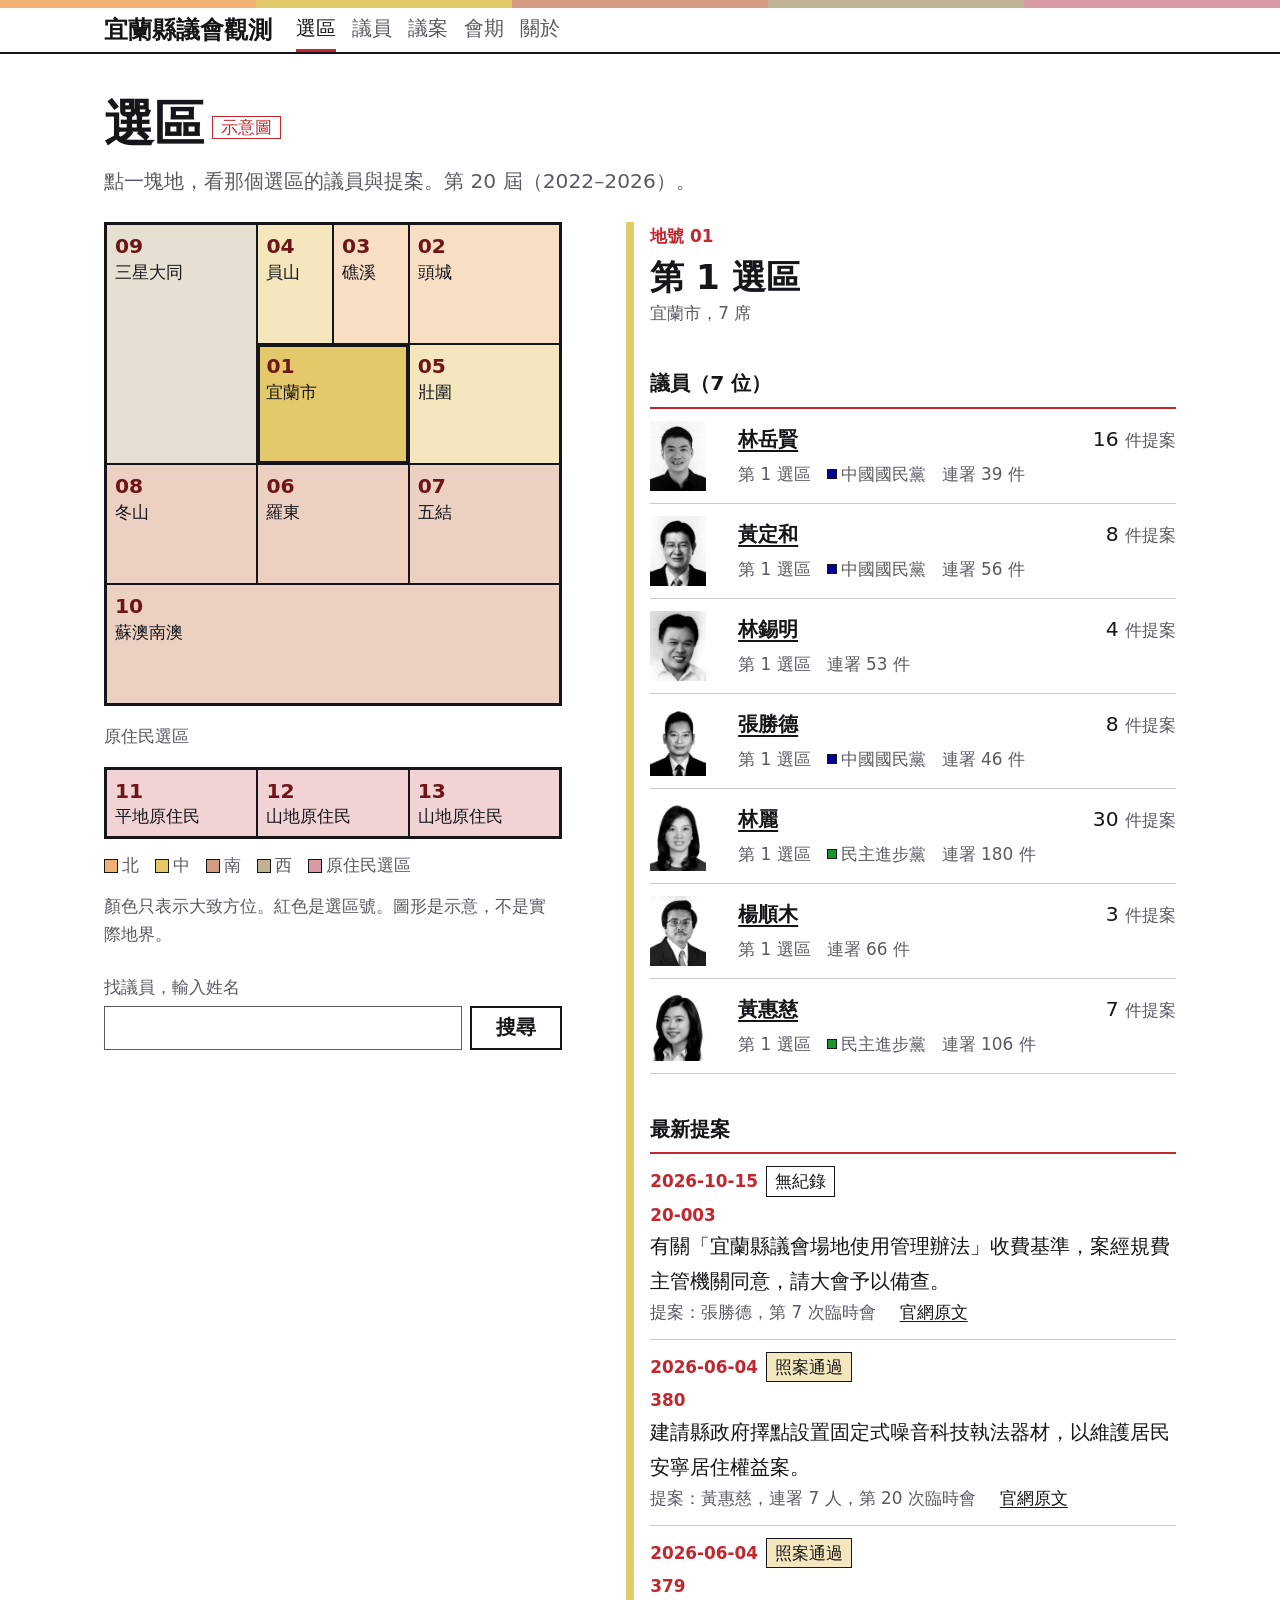
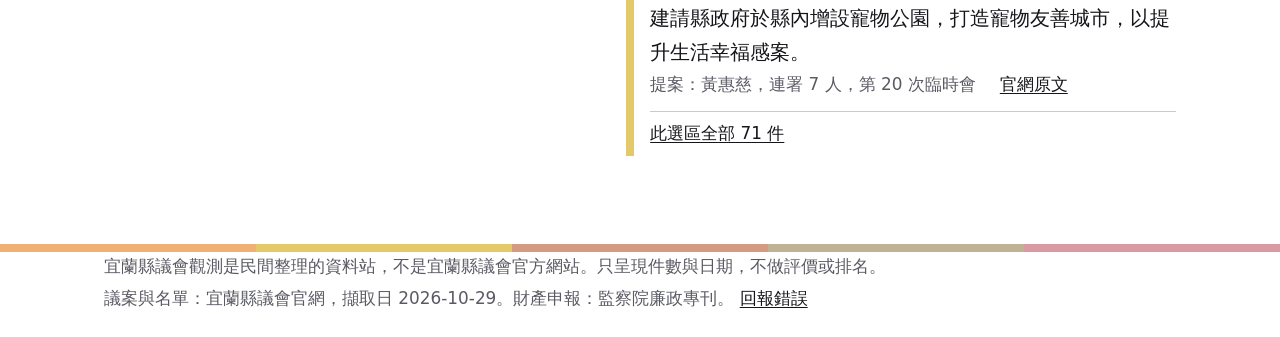
==== index.html @ 468e860f "Publish site" ====
<!doctype html>
<html lang="zh-Hant">
<head>
  <meta charset="utf-8">
  <meta name="viewport" content="width=device-width, initial-scale=1, viewport-fit=cover">
  <title>宜蘭縣議會觀測</title>
  <meta name="description" content="宜蘭縣議會第 20 屆議員與議員提案的公開紀錄，每筆附官網原文連結。民間整理，非官方網站。">
  <meta name="theme-color" content="#ffffff">
  <meta property="og:type" content="website">
  <meta property="og:title" content="宜蘭縣議會觀測">
  <meta property="og:description" content="宜蘭縣議會第 20 屆議員、議案與財產申報的公開紀錄，每筆附官方原文連結。">
  <meta property="og:image" content="https://tachikoma8964.github.io/yilan-council-watch/og.png">
  <meta property="og:url" content="https://tachikoma8964.github.io/yilan-council-watch/">
  <meta name="twitter:card" content="summary_large_image">
  <link rel="icon" href="data:,">
  <link rel="preload" href="data/data.json" as="fetch" crossorigin>
  <link rel="stylesheet" href="css/site.css?v=12">
  <script src="js/app.js?v=12" defer></script>
</head>
<body>
  <a class="skip" href="#main">跳到主要內容</a>
  <div class="band" aria-hidden="true"><i></i><i></i><i></i><i></i><i></i></div>
  <header class="top">
    <div class="wrap bar">
      <a class="brand" href="#/">宜蘭縣議會觀測</a>
      <nav class="nav" aria-label="主選單">
        <a href="#/" data-nav="home">選區</a>
        <a href="#/members" data-nav="members">議員</a>
        <a href="#/bills" data-nav="bills">議案</a>
        <a href="#/sessions" data-nav="sessions">會期</a>
        <a href="#/about" data-nav="about">關於</a>
      </nav>
    </div>
  </header>
  <main id="main" class="wrap" tabindex="-1">
    <p class="loading">載入中</p>
    <noscript><p>這個網站需要開啟 JavaScript 才能顯示資料。</p></noscript>
  </main>
  <footer class="foot">
    <div class="band" aria-hidden="true"><i></i><i></i><i></i><i></i><i></i></div>
    <div class="wrap">
      <p>宜蘭縣議會觀測是民間整理的資料站，不是宜蘭縣議會官方網站。只呈現件數與日期，不做評價或排名。</p>
      <p id="foot-meta"></p>
    </div>
  </footer>
</body>
</html>
---- css/site.css ----
:root {
  --font: -apple-system, BlinkMacSystemFont, "PingFang TC", "Noto Sans TC", "Microsoft JhengHei", system-ui, sans-serif;
  --bg: #ffffff;
  --ink: #15151a;
  --muted: #5a5a64;
  --line: #c9c9d0;
  --accent: #c1272d;
  --accent-deep: #6e1519;
  --tint: #e9e4d3;

  --s1: 4px;
  --s2: 8px;
  --s3: 12px;
  --s4: 16px;
  --s5: 24px;
  --s6: 40px;
  --s7: 64px;

  --text-s: 0.9375rem;
  --text-m: 1.125rem;
  --text-l: 1.3125rem;
  --text-h2: clamp(1.5rem, 3vw, 1.9rem);
  --text-h1: clamp(1.9rem, 5vw, 2.75rem);

  --rule: 1px;
  --frame: 2px;
  --ring: 3px;
  --target: 44px;
  --control-border: #5a5a64;
  --bar-h: 10px;
  --tile-h: 120px;
  --measure: 40em;
}

/* 暖色配色。地圖與頁面避開藍色與綠色，這兩色留給政黨標示。 */
:root {
  --accent: #c1272d;
  --top-bg: #ffffff; --top-ink: #15151a; --top-muted: #5a5a64;
  --n: #f8dfc4; --n-strong: #efb274;
  --c: #f4e7bd; --c-strong: #e4c96a;
  --s: #ecd0c2; --s-strong: #d59a82;
  --w: #e6e0d2; --w-strong: #bfb394;
  --i: #f1d3d6; --i-strong: #d99aa3;
  --ok: #f4e7bd; --tint: #f4e7bd;
}

/* 政黨顏色只出現在黨籍小標。文字永遠在，顏色不是唯一的訊息。 */
:root {
  --party-ddp: #1b9431;
  --party-kmt: #000095;
  --party-tpp: #28c8c8;
  --party-npp: #fbbe01;
  --party-none: #8a8a93;
}

*, *::before, *::after { box-sizing: border-box; }
html { font-size: 112.5%; -webkit-text-size-adjust: 100%; text-size-adjust: 100%; }
body {
  margin: 0;
  background: var(--bg);
  color: var(--ink);
  font: var(--text-m)/1.7 var(--font);
  font-variant-numeric: tabular-nums;
  -webkit-font-smoothing: antialiased;
}
h1, h2, h3, p, ul, ol, dl, dd { margin: 0; padding: 0; }
ul, ol { list-style: none; }
h1 { font-size: var(--text-h1); line-height: 1.25; }
h2 { font-size: var(--text-h2); line-height: 1.3; }
a { color: var(--ink); text-underline-offset: 0.2em; }
a:hover { color: var(--accent); }
:focus-visible { outline: var(--ring) solid var(--accent); outline-offset: 2px; }
main:focus, h1:focus, h2:focus { outline: none; }

.wrap {
  width: 100%;
  max-width: 1120px;
  margin-inline: auto;
  padding-inline: max(var(--s4), env(safe-area-inset-left)) max(var(--s4), env(safe-area-inset-right));
}
@media (min-width: 720px) { .wrap { padding-inline: var(--s5); } }

.skip { position: absolute; left: var(--s4); top: -100px; padding: var(--s3) var(--s4); background: var(--ink); color: var(--bg); z-index: 10; }
.skip:focus { top: var(--s2); }
.skip:hover { color: var(--bg); }

.band { display: flex; height: 8px; }
.band i { flex: 1; }
.band i:nth-child(1) { background: var(--n-strong); }
.band i:nth-child(2) { background: var(--c-strong); }
.band i:nth-child(3) { background: var(--s-strong); }
.band i:nth-child(4) { background: var(--w-strong); }
.band i:nth-child(5) { background: var(--i-strong); }
.top { background: var(--top-bg); color: var(--top-ink); border-bottom: var(--frame) solid var(--ink); }
.bar { display: flex; flex-wrap: wrap; align-items: center; column-gap: var(--s5); }
.brand { display: inline-flex; align-items: center; min-height: var(--target); color: var(--top-ink); font-size: var(--text-l); font-weight: 700; text-decoration: none; }
.brand:hover { color: var(--top-ink); }
.nav { display: flex; flex-wrap: wrap; column-gap: var(--s4); }
.nav a { display: inline-flex; align-items: center; min-height: var(--target); color: var(--top-muted); text-decoration: none; border-bottom: 3px solid transparent; }
.nav a:hover { color: var(--top-ink); }
.nav a[aria-current] { color: var(--top-ink); border-bottom-color: var(--accent); }

main { min-height: 100vh; padding-block: var(--s6) var(--s7); }
.lede { max-width: var(--measure); margin-top: var(--s2); color: var(--muted); }
.head { margin-bottom: var(--s5); }
.mark { display: inline-block; margin-left: var(--s2); padding: 0 var(--s2); border: var(--rule) solid var(--accent); color: var(--accent); font-size: var(--text-s); font-weight: 400; vertical-align: middle; }

/* 選區地籍圖 */
.split { display: grid; gap: var(--s6); }
@media (min-width: 900px) {
  .split { grid-template-columns: minmax(0, 5fr) minmax(0, 6fr); gap: var(--s7); }
  .sticky { position: sticky; top: var(--s4); align-self: start; }
}
.sheet {
  display: grid;
  grid-template-columns: repeat(6, 1fr);
  grid-auto-rows: var(--tile-h);
  border: var(--frame) solid var(--ink);
}
.sheet.strip { grid-template-columns: repeat(3, 1fr); grid-auto-rows: auto; margin-top: var(--s4); }
.parcel {
  display: flex;
  flex-direction: column;
  justify-content: flex-start;
  padding: var(--s2);
  border: var(--rule) solid var(--ink);
  color: var(--muted);
  font-size: var(--text-s);
  line-height: 1.35;
  text-decoration: none;
  min-width: 0;
}
.parcel b { color: var(--accent-deep); font-size: var(--text-m); }
.g-n { --g: var(--n); --g-strong: var(--n-strong); }
.g-c { --g: var(--c); --g-strong: var(--c-strong); }
.g-s { --g: var(--s); --g-strong: var(--s-strong); }
.g-w { --g: var(--w); --g-strong: var(--w-strong); }
.g-i { --g: var(--i); --g-strong: var(--i-strong); }
.parcel { background: var(--g); color: var(--ink); }
.parcel:hover { background: var(--g-strong); }
.parcel[aria-current] { background: var(--g-strong); outline: 3px solid var(--ink); outline-offset: -3px; }
.strip .parcel { min-height: var(--target); }
.p9 { grid-area: 1 / 1 / 3 / 3; } .p4 { grid-area: 1 / 3 / 2 / 4; } .p3 { grid-area: 1 / 4 / 2 / 5; } .p2 { grid-area: 1 / 5 / 2 / 7; }
.p1 { grid-area: 2 / 3 / 3 / 5; } .p5 { grid-area: 2 / 5 / 3 / 7; }
.p8 { grid-area: 3 / 1 / 4 / 3; } .p6 { grid-area: 3 / 3 / 4 / 5; } .p7 { grid-area: 3 / 5 / 4 / 7; }
.p10 { grid-area: 4 / 1 / 5 / 7; }
.swatches { display: flex; flex-wrap: wrap; gap: var(--s1) var(--s4); margin-top: var(--s3); font-size: var(--text-s); color: var(--muted); }
.swatches i { display: inline-block; width: 14px; height: 14px; margin-right: var(--s1); vertical-align: -2px; background: var(--g-strong); border: var(--rule) solid var(--ink); }
.legend { margin-top: var(--s3); color: var(--muted); font-size: var(--text-s); }
.legend-group { margin-top: var(--s4); font-size: var(--text-s); color: var(--muted); }

.detail { padding-left: var(--s4); border-left: 8px solid var(--g-strong); }
.detail, .detail h2 { scroll-margin-top: calc(env(safe-area-inset-top, 0px) + var(--s7)); }
.detail .no { display: flex; justify-content: space-between; align-items: center; color: var(--accent); font-weight: 700; font-size: var(--text-s); }
.to-map { display: none; min-height: var(--target); padding: 0 var(--s3); border: var(--rule) solid var(--ink); background: var(--bg); color: var(--ink); font: var(--text-s) var(--font); cursor: pointer; }
@media (max-width: 899px) { .to-map { display: inline-flex; align-items: center; } }
.detail h2 { margin-top: var(--s1); }
.sub { color: var(--muted); font-size: var(--text-s); }
.block { margin-top: var(--s6); }
.block-title { font-size: var(--text-m); line-height: 1.5; padding-bottom: var(--s2); border-bottom: var(--frame) solid var(--accent); }
.more { display: inline-flex; align-items: center; min-height: var(--target); font-size: var(--text-s); }

/* 清單列 */
.rows > li { position: relative; display: grid; grid-template-columns: 1fr auto; column-gap: var(--s4); padding: var(--s3) 0; border-bottom: var(--rule) solid var(--line); }
.rows .name { font-weight: 700; }
.rows .name a::after { content: ""; position: absolute; inset: 0; }
.rows > li:has(.name a:hover) { background: var(--tint); box-shadow: 0 0 0 var(--s2) var(--tint); }
.bill .meta a, .foot a { display: inline-block; padding-block: var(--s2); margin-block: calc(-1 * var(--s2)); }
.rows .meta { grid-column: 1 / -1; display: flex; flex-wrap: wrap; align-items: center; gap: 0 var(--s4); color: var(--muted); font-size: var(--text-s); }
.rows .count { text-align: right; white-space: nowrap; }
.rows .count span { color: var(--muted); font-size: var(--text-s); }
.rows .no { color: var(--accent); font-weight: 700; margin-right: var(--s2); }
.rows .what { grid-column: 1 / -1; }

.rows > li.person { grid-template-columns: auto 1fr auto; align-items: center; }
.rows > li.person .face { grid-row: 1 / 3; margin-right: var(--s4); }
.rows > li.person .meta { grid-column: 2 / -1; }
.face { display: block; background: var(--tint); object-fit: cover; object-position: top; }
.face-s { width: 56px; height: 70px; }
.face-l { width: 160px; height: 200px; }
.face.none { display: grid; place-items: center; color: var(--muted); font-size: var(--text-l); font-weight: 700; }
.profile { display: flex; flex-wrap: wrap; gap: var(--s4) var(--s5); align-items: flex-start; }
.portrait { margin: 0; }
.portrait figcaption { max-width: 160px; margin-top: var(--s2); color: var(--muted); font-size: var(--text-s); }

.bill .date { color: var(--accent); font-weight: 700; font-size: var(--text-s); }
.bill .result.ok { background: var(--ok); }
.bill .result { display: inline-block; margin-left: var(--s2); padding: 0 var(--s2); border: var(--rule) solid var(--ink); color: var(--ink); font-size: var(--text-s); font-weight: 400; }
.bill .title { margin-top: var(--s1); }
.bill .meta a { margin-left: var(--s2); }
.bill .issue { color: var(--accent); font-size: var(--text-s); }

/* 表單 */
.filters { display: grid; grid-template-columns: 1fr 1fr; gap: var(--s3); margin-bottom: var(--s5); }
@media (min-width: 720px) { .filters { grid-template-columns: repeat(4, 1fr); } }
.filters .wide { grid-column: 1 / -1; }
.more-btn { display: flex; justify-content: center; align-items: center; text-decoration: none; }
@media (min-width: 720px) { .more-btn { display: inline-flex; } }
.field { display: grid; gap: var(--s1); font-size: var(--text-s); color: var(--muted); }
.field select, .field input {
  min-height: var(--target);
  padding: 0 var(--s3);
  border: var(--rule) solid var(--control-border);
  border-radius: 0;
  background: var(--bg);
  color: var(--ink);
  font: var(--text-m) var(--font);
}
.count-line { margin-bottom: var(--s3); color: var(--muted); font-size: var(--text-s); }
.btn { min-height: var(--target); padding: 0 var(--s5); border: var(--frame) solid var(--ink); background: var(--bg); color: var(--ink); font: 700 var(--text-m) var(--font); cursor: pointer; }
.btn:hover { background: var(--tint); }
.btn-row { margin-top: var(--s5); }

/* 長條 */
.bars > li { display: grid; grid-template-columns: 1fr auto; column-gap: var(--s4); padding: var(--s2) 0; }
.bars .track { grid-column: 1 / -1; height: var(--bar-h); background: var(--tint); }
.bars .fill { display: block; width: calc(var(--v) * 1%); height: 100%; background: var(--accent); }

.prose { max-width: var(--measure); }
.prose h2 { margin-top: var(--s6); }
.prose p, .prose li { margin-top: var(--s2); }
.prose ul { list-style: disc; padding-left: var(--s5); }

.foot { padding-block: var(--s5); border-top: 0; color: var(--muted); font-size: var(--text-s); }
.foot p + p { margin-top: var(--s1); }

.party { display: inline-flex; align-items: center; gap: var(--s1); }
.party::before { content: ""; width: 10px; height: 10px; background: var(--party-none); border: var(--rule) solid var(--ink); }
.party.ddp::before { background: var(--party-ddp); }
.party.kmt::before { background: var(--party-kmt); }
.party.tpp::before { background: var(--party-tpp); }
.party.npp::before { background: var(--party-npp); }

/* 互動動畫：只在使用者沒有要求減少動態時才有。 */
@media (prefers-reduced-motion: no-preference) {
  :root { --t: 160ms; --ease: cubic-bezier(0.22, 1, 0.36, 1); }
  .parcel { transition: background-color var(--t) var(--ease); }
  .parcel:active { transform: scale(0.97); }
  .detail { animation: rise 240ms var(--ease) both; }
  .bars .fill { transform-origin: left; animation: grow 480ms var(--ease) both; animation-delay: calc(var(--k, 0) * 40ms); }
  .rows > li.is-new { animation: rise 260ms var(--ease) both; animation-delay: calc(var(--k, 0) * 25ms); }
  .more, .nav a, .btn { transition: color var(--t) var(--ease), background-color var(--t) var(--ease); }
  html { scroll-behavior: smooth; }
}
@keyframes rise { from { opacity: 0; transform: translateY(8px); } to { opacity: 1; transform: none; } }
@keyframes grow { from { transform: scaleX(0); } to { transform: scaleX(1); } }

/* 財產申報 */
.facts { margin-top: var(--s3); }
.facts > div { padding: var(--s3) 0; border-bottom: var(--rule) solid var(--line); }
.facts dt { color: var(--muted); font-size: var(--text-s); }
.facts dd { margin: 0; font-size: var(--text-l); font-weight: 700; }
.facts.small dd { font-size: var(--text-m); font-weight: 400; }
.full { margin-top: var(--s3); }
.full summary { display: flex; align-items: center; min-height: var(--target); cursor: pointer; font-weight: 700; }

/* 搜尋 */
.search { margin-bottom: var(--s5); max-width: 28rem; }
.sticky .search { margin: var(--s5) 0 0; }
.search-row { display: flex; gap: var(--s2); }
.search-row input { flex: 1; min-width: 0; }
.search input[type=search] { -webkit-appearance: none; appearance: none; }
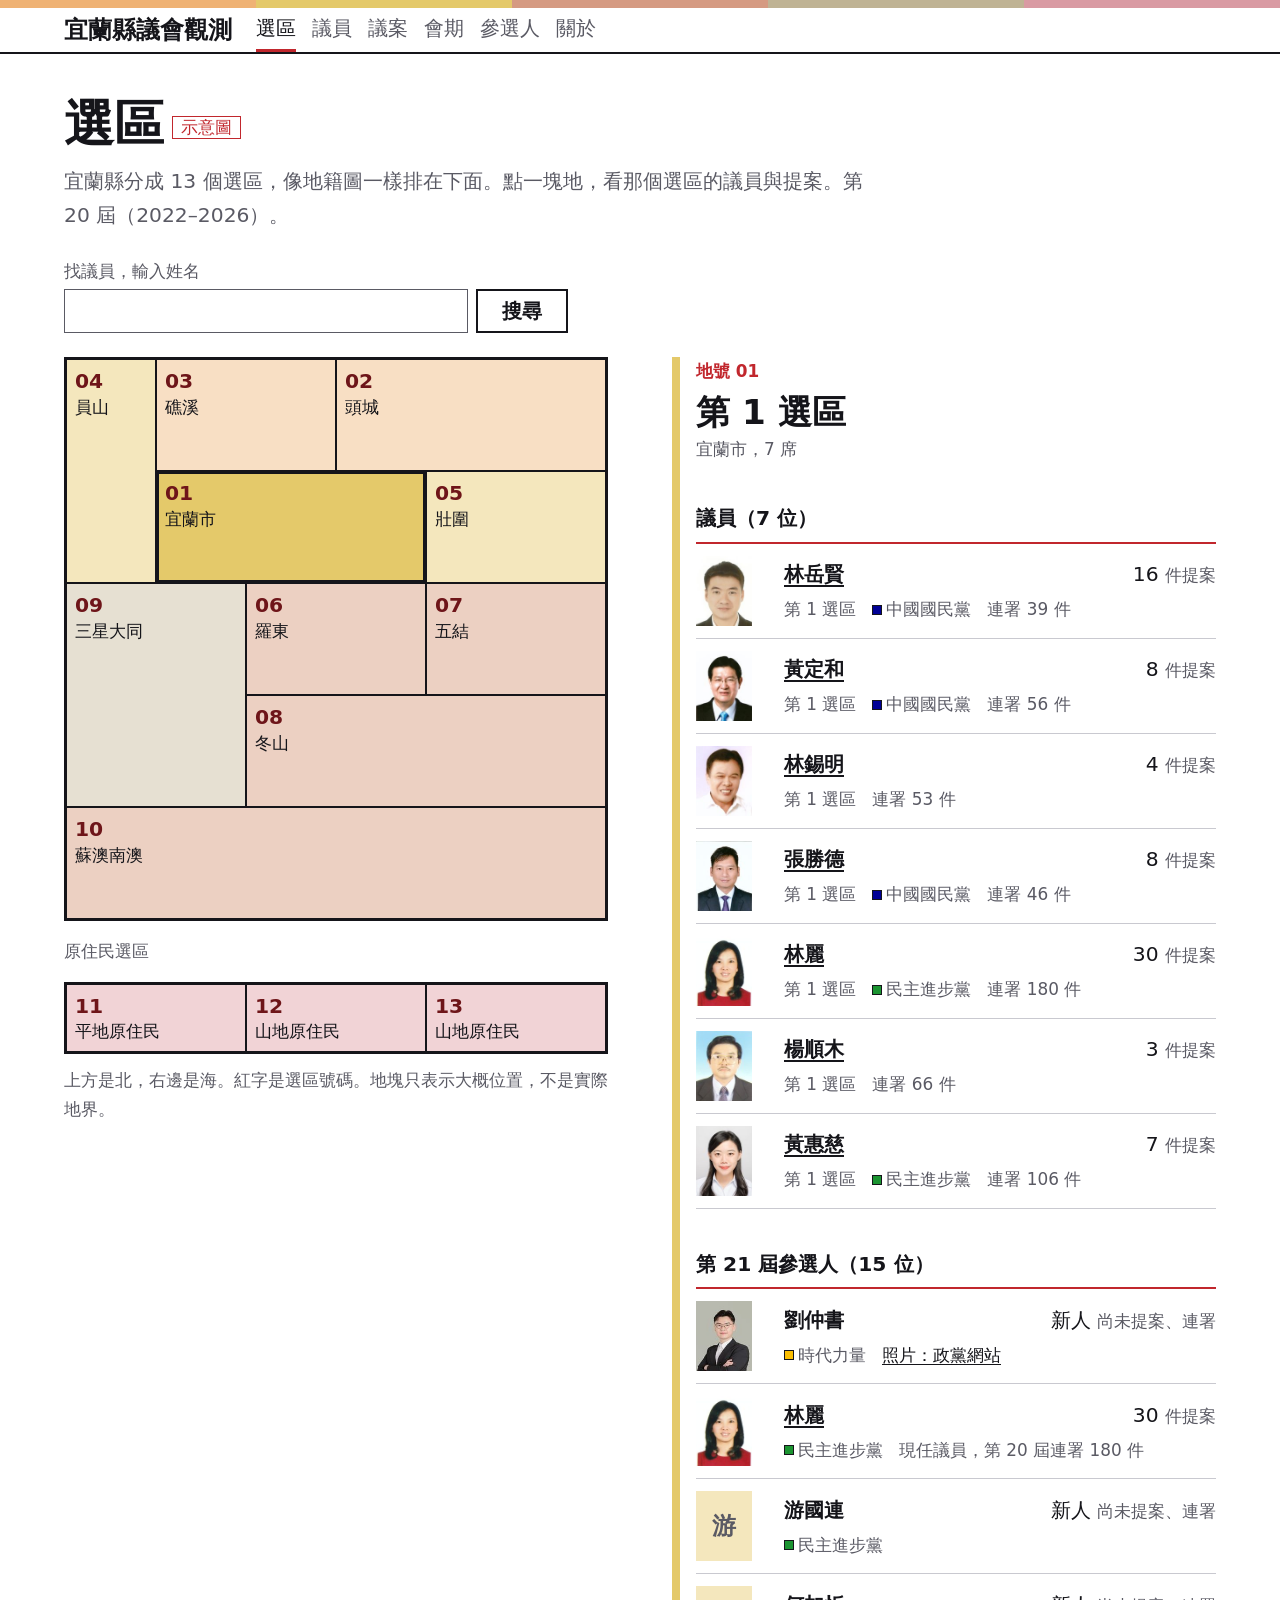
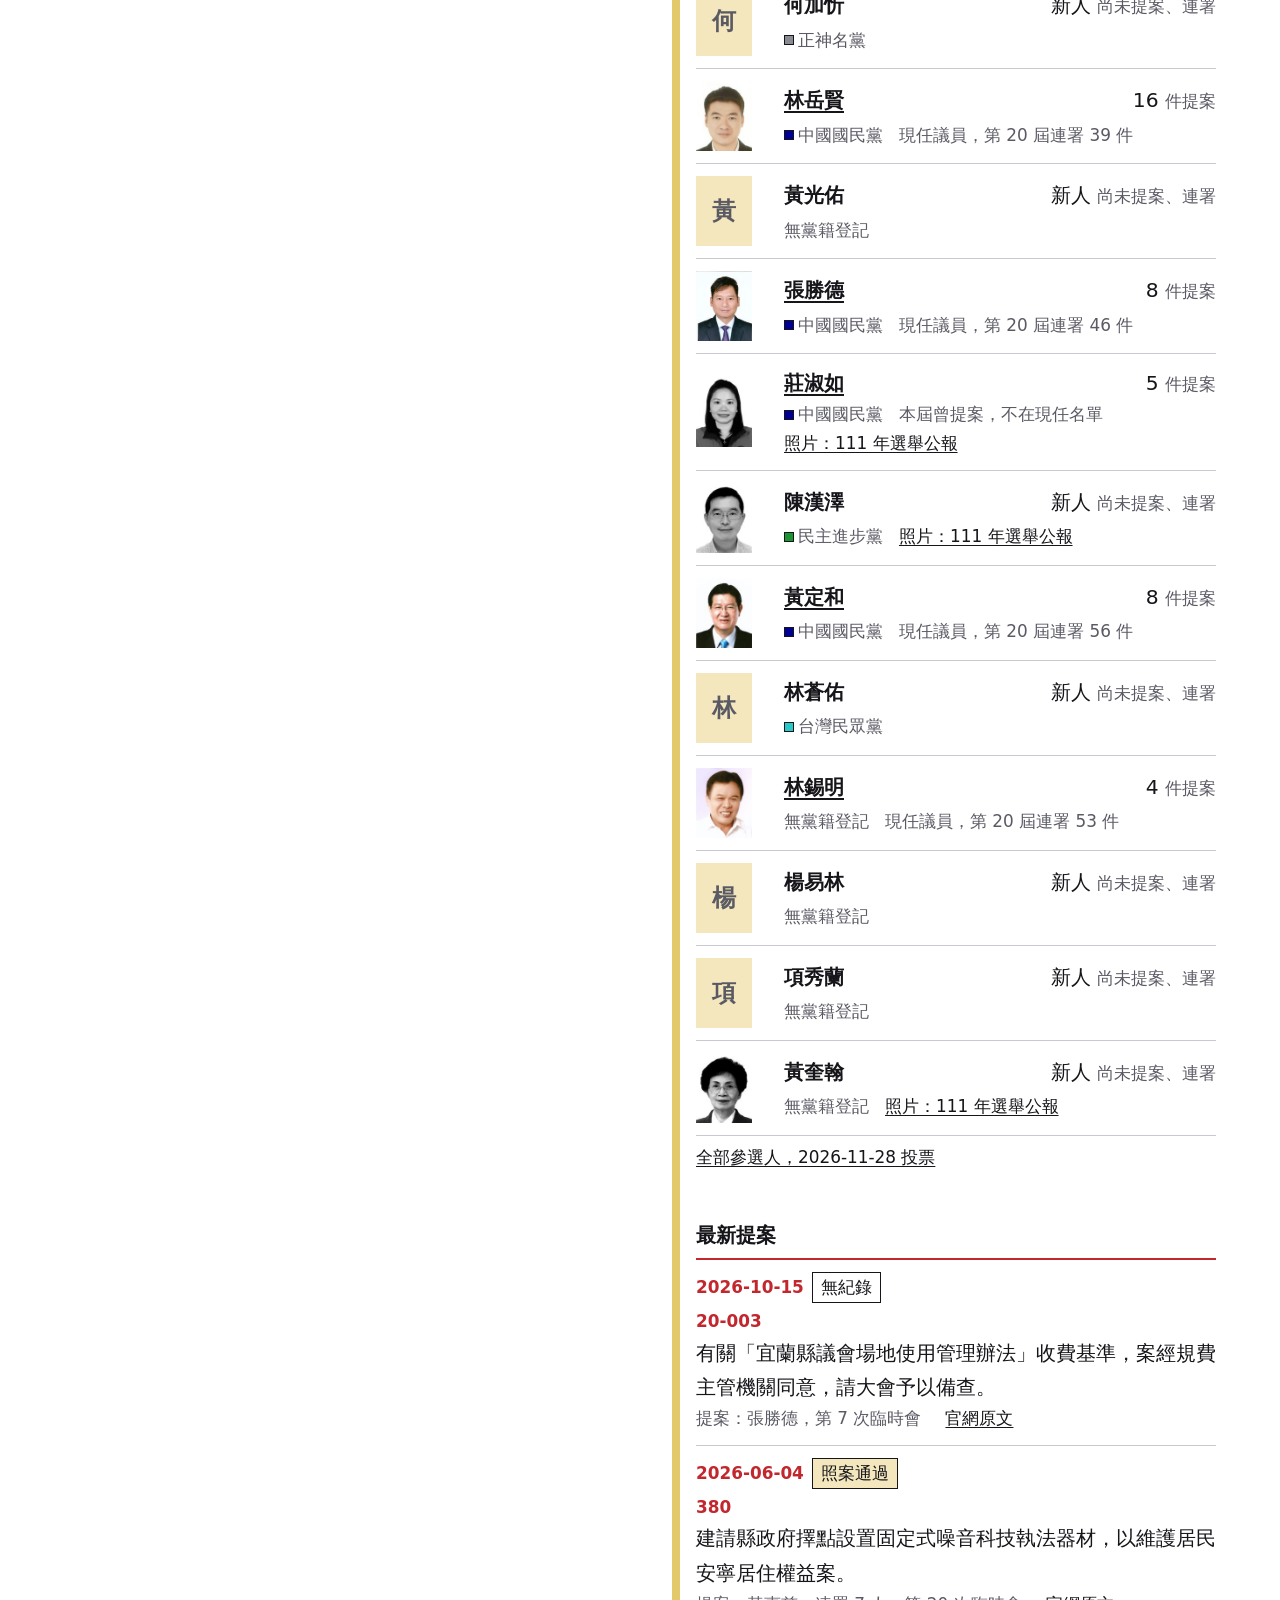
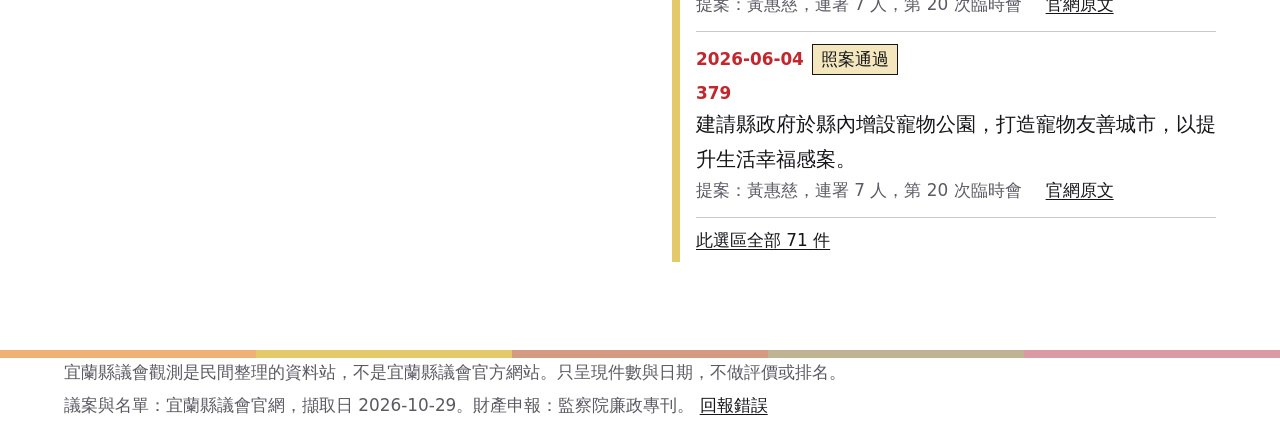
==== commit 02102942: "Publish site" ====
--- a/index.html
+++ b/index.html
@@ -14,8 +14,8 @@
   <meta name="twitter:card" content="summary_large_image">
   <link rel="icon" href="data:,">
   <link rel="preload" href="data/data.json" as="fetch" crossorigin>
-  <link rel="stylesheet" href="css/site.css?v=12">
-  <script src="js/app.js?v=12" defer></script>
+  <link rel="stylesheet" href="css/site.css?v=19">
+  <script src="js/app.js?v=19" defer></script>
 </head>
 <body>
   <a class="skip" href="#main">跳到主要內容</a>
@@ -28,6 +28,7 @@
         <a href="#/members" data-nav="members">議員</a>
         <a href="#/bills" data-nav="bills">議案</a>
         <a href="#/sessions" data-nav="sessions">會期</a>
+        <a href="#/candidates" data-nav="candidates">參選人</a>
         <a href="#/about" data-nav="about">關於</a>
       </nav>
     </div>
--- a/css/site.css
+++ b/css/site.css
@@ -28,7 +28,7 @@
   --target: 44px;
   --control-border: #5a5a64;
   --bar-h: 10px;
-  --tile-h: 120px;
+  --tile-h: 100px;
   --measure: 40em;
 }
 
@@ -71,10 +71,12 @@
 a:hover { color: var(--accent); }
 :focus-visible { outline: var(--ring) solid var(--accent); outline-offset: 2px; }
 main:focus, h1:focus, h2:focus { outline: none; }
+::selection { background: var(--c-strong); color: var(--ink); }
+input, select, textarea { caret-color: var(--accent); accent-color: var(--accent); }
 
 .wrap {
   width: 100%;
-  max-width: 1120px;
+  max-width: 1200px;
   margin-inline: auto;
   padding-inline: max(var(--s4), env(safe-area-inset-left)) max(var(--s4), env(safe-area-inset-right));
 }
@@ -108,7 +110,8 @@
 /* 選區地籍圖 */
 .split { display: grid; gap: var(--s6); }
 @media (min-width: 900px) {
-  .split { grid-template-columns: minmax(0, 5fr) minmax(0, 6fr); gap: var(--s7); }
+  .split { grid-template-columns: minmax(0, 1fr) minmax(0, 1fr); gap: var(--s7); }
+  :root { --tile-h: 112px; }
   .sticky { position: sticky; top: var(--s4); align-self: start; }
 }
 .sheet {
@@ -131,6 +134,7 @@
   min-width: 0;
 }
 .parcel b { color: var(--accent-deep); font-size: var(--text-m); }
+.parcel span { overflow-wrap: anywhere; }
 .g-n { --g: var(--n); --g-strong: var(--n-strong); }
 .g-c { --g: var(--c); --g-strong: var(--c-strong); }
 .g-s { --g: var(--s); --g-strong: var(--s-strong); }
@@ -140,10 +144,12 @@
 .parcel:hover { background: var(--g-strong); }
 .parcel[aria-current] { background: var(--g-strong); outline: 3px solid var(--ink); outline-offset: -3px; }
 .strip .parcel { min-height: var(--target); }
-.p9 { grid-area: 1 / 1 / 3 / 3; } .p4 { grid-area: 1 / 3 / 2 / 4; } .p3 { grid-area: 1 / 4 / 2 / 5; } .p2 { grid-area: 1 / 5 / 2 / 7; }
-.p1 { grid-area: 2 / 3 / 3 / 5; } .p5 { grid-area: 2 / 5 / 3 / 7; }
-.p8 { grid-area: 3 / 1 / 4 / 3; } .p6 { grid-area: 3 / 3 / 4 / 5; } .p7 { grid-area: 3 / 5 / 4 / 7; }
-.p10 { grid-area: 4 / 1 / 5 / 7; }
+/* 上為北、右為海：員山在宜蘭市西邊，三星大同在羅東冬山西邊，蘇澳南澳在最南。 */
+.p4 { grid-area: 1 / 1 / 3 / 2; } .p3 { grid-area: 1 / 2 / 2 / 4; } .p2 { grid-area: 1 / 4 / 2 / 7; }
+.p1 { grid-area: 2 / 2 / 3 / 5; } .p5 { grid-area: 2 / 5 / 3 / 7; }
+.p9 { grid-area: 3 / 1 / 5 / 3; } .p6 { grid-area: 3 / 3 / 4 / 5; } .p7 { grid-area: 3 / 5 / 4 / 7; }
+.p8 { grid-area: 4 / 3 / 5 / 7; }
+.p10 { grid-area: 5 / 1 / 6 / 7; }
 .swatches { display: flex; flex-wrap: wrap; gap: var(--s1) var(--s4); margin-top: var(--s3); font-size: var(--text-s); color: var(--muted); }
 .swatches i { display: inline-block; width: 14px; height: 14px; margin-right: var(--s1); vertical-align: -2px; background: var(--g-strong); border: var(--rule) solid var(--ink); }
 .legend { margin-top: var(--s3); color: var(--muted); font-size: var(--text-s); }
@@ -163,8 +169,9 @@
 /* 清單列 */
 .rows > li { position: relative; display: grid; grid-template-columns: 1fr auto; column-gap: var(--s4); padding: var(--s3) 0; border-bottom: var(--rule) solid var(--line); }
 .rows .name { font-weight: 700; }
+.rows .alias { margin-left: var(--s2); color: var(--muted); font-weight: 400; font-size: var(--text-s); }
 .rows .name a::after { content: ""; position: absolute; inset: 0; }
-.rows > li:has(.name a:hover) { background: var(--tint); box-shadow: 0 0 0 var(--s2) var(--tint); }
+.rows > li:has(.name a:hover) { background: var(--tint); padding-inline: var(--s2); margin-inline: calc(-1 * var(--s2)); }
 .bill .meta a, .foot a { display: inline-block; padding-block: var(--s2); margin-block: calc(-1 * var(--s2)); }
 .rows .meta { grid-column: 1 / -1; display: flex; flex-wrap: wrap; align-items: center; gap: 0 var(--s4); color: var(--muted); font-size: var(--text-s); }
 .rows .count { text-align: right; white-space: nowrap; }
@@ -181,12 +188,14 @@
 .face.none { display: grid; place-items: center; color: var(--muted); font-size: var(--text-l); font-weight: 700; }
 .profile { display: flex; flex-wrap: wrap; gap: var(--s4) var(--s5); align-items: flex-start; }
 .portrait { margin: 0; }
-.portrait figcaption { max-width: 160px; margin-top: var(--s2); color: var(--muted); font-size: var(--text-s); }
+.portrait figcaption { margin-top: var(--s2); color: var(--muted); font-size: var(--text-s); }
+@media (min-width: 720px) { .portrait figcaption { max-width: 160px; } }
 
 .bill .date { color: var(--accent); font-weight: 700; font-size: var(--text-s); }
 .bill .result.ok { background: var(--ok); }
 .bill .result { display: inline-block; margin-left: var(--s2); padding: 0 var(--s2); border: var(--rule) solid var(--ink); color: var(--ink); font-size: var(--text-s); font-weight: 400; }
 .bill .title { margin-top: var(--s1); }
+.bill .title, .bill .meta { max-width: var(--measure); }
 .bill .meta a { margin-left: var(--s2); }
 .bill .issue { color: var(--accent); font-size: var(--text-s); }
 
@@ -256,7 +265,6 @@
 
 /* 搜尋 */
 .search { margin-bottom: var(--s5); max-width: 28rem; }
-.sticky .search { margin: var(--s5) 0 0; }
 .search-row { display: flex; gap: var(--s2); }
 .search-row input { flex: 1; min-width: 0; }
 .search input[type=search] { -webkit-appearance: none; appearance: none; }
